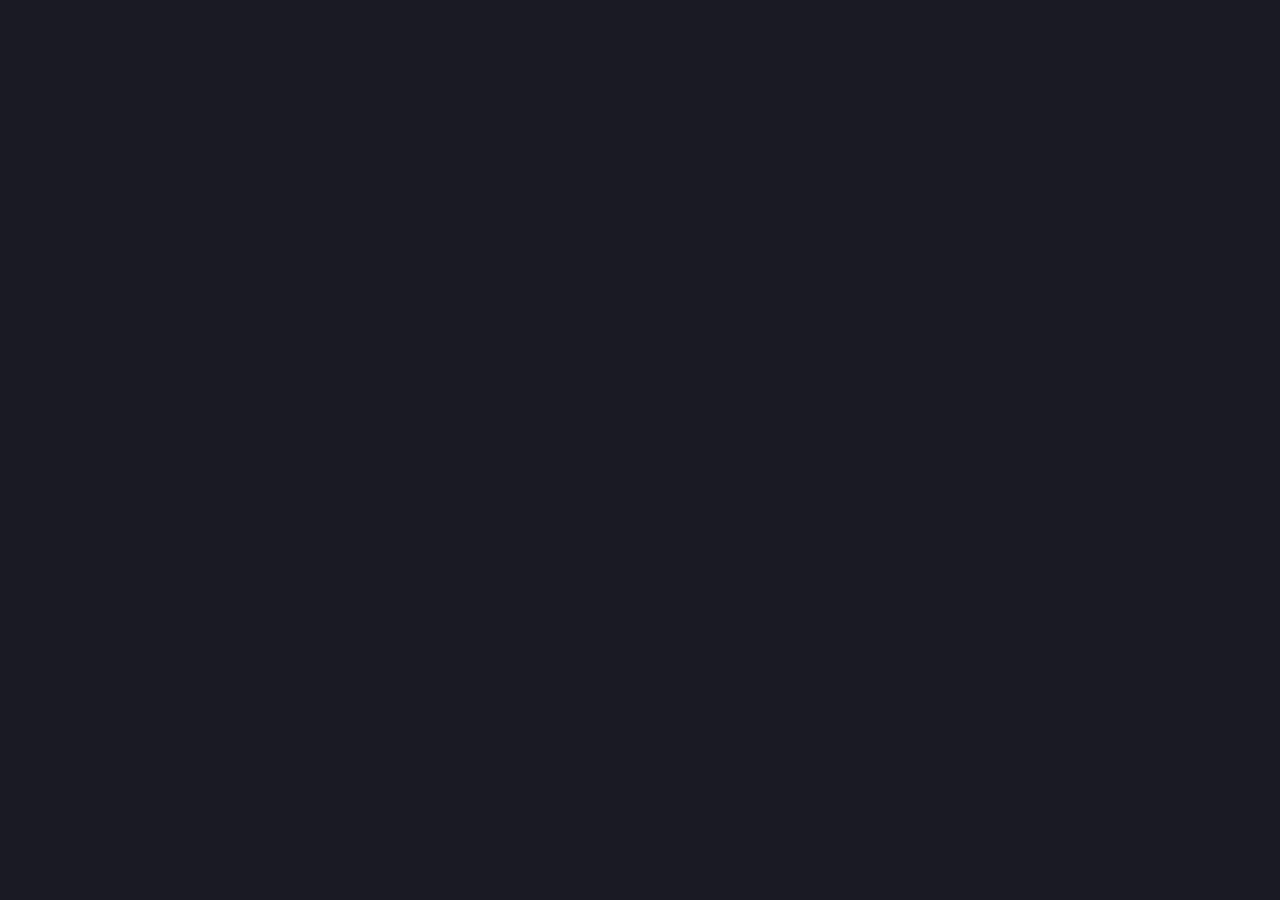
==== pages/dashboardM.html @ 60bbc990 "cambio 3" ====
<!DOCTYPE html>
<html lang="es">
<head>
  <meta charset="UTF-8">
  <meta name="viewport" content="width=device-width, initial-scale=1.0">
  <meta name="theme-color" content="#1a1a24">
  <title>Lectora Nova | Lectura de medidores</title>
  <link rel="stylesheet" href="../assets/css/meter-reader.css">
  <script src="../assets/js/meter-reader.js" defer></script>
</head>
<body class="meter-page mobile-page" data-layout="mobile">
  <div class="meter-shell">
    <header class="app-header">
      <a class="brand-identity" href="../index.html" aria-label="Volver a Lectora Nova">
        <span class="brand-icon">LN</span>
        <span class="brand-copy">
          <strong>Lectora Nova</strong>
          <small>Control de medidores</small>
        </span>
      </a>
      <a class="device-link" href="dashboardP.html">Vista PC <span aria-hidden="true">↗</span></a>
    </header>

    <main>
      <section class="page-heading">
        <p class="eyebrow">LECTURA MENSUAL</p>
        <h1>Consumo por departamento</h1>
        <p class="page-description">Registra las lecturas y calcula el cobro de luz de cada departamento.</p>
        <label class="month-field" for="billingMonth">
          <span>Mes de consumo</span>
          <input id="billingMonth" name="billingMonth" type="month" required>
        </label>
      </section>

      <form id="meterForm">
        <section class="receipt-grid" aria-label="Datos del recibo principal">
          <label class="receipt-card" for="billTotal">
            <span class="receipt-label">Monto del recibo</span>
            <span class="money-input">
              <span>S/.</span>
              <input id="billTotal" name="billTotal" type="number" min="0" step="0.01" value="600" required>
            </span>
          </label>

          <label class="receipt-card" for="generalKwh">
            <span class="receipt-label">Medidor general</span>
            <span class="unit-input">
              <input id="generalKwh" name="generalKwh" type="number" min="0.01" step="0.01" value="750" required>
              <span>kWh</span>
            </span>
          </label>

          <label class="receipt-card" for="collectionMargin">
            <span class="receipt-label">Excedente</span>
            <span class="money-input">
              <span>S/.</span>
              <input id="collectionMargin" name="collectionMargin" type="number" min="0" step="0.01" value="1" required>
            </span>
          </label>

          <div class="receipt-card rate-card">
            <span class="receipt-label">Tarifa de cobro por kWh</span>
            <output id="unitPrice" class="rate-value">S/. 0.8233</output>
            <small class="base-rate">Tarifa base: <output id="basePrice">S/. 0.80</output>/kWh</small>
          </div>
        </section>

        <section class="mobile-totals" aria-label="Resumen de cobro">
          <div>
            <span>Consumo total</span>
            <strong id="totalConsumption">730 kWh</strong>
          </div>
          <div>
            <span>Total a recaudar</span>
            <strong id="totalCharges">S/. 601.00</strong>
          </div>
          <p class="allocation-note" id="allocationNote" role="status" aria-live="polite">
            El recibo más el excedente se reparte proporcionalmente entre los departamentos.
          </p>
        </section>

        <section class="readings-section">
          <div class="section-heading">
            <div>
              <h2>Departamentos</h2>
              <p>Actual − anterior = consumo</p>
            </div>
            <div class="section-actions">
              <span class="department-count" id="departmentCount">6 en total</span>
              <button class="add-button" id="addApartment" type="button">+ Agregar</button>
            </div>
          </div>
          <div class="apartment-list" id="apartmentRows"></div>
        </section>

        <div class="report-actions">
          <p class="form-message" id="formMessage" role="status" aria-live="polite"></p>
          <button class="download-button" id="downloadPdf" type="button">
            <span aria-hidden="true">↓</span>
            Descargar PDF
          </button>
        </div>
      </form>
    </main>

    <footer class="page-footer">Lectora Nova · Medidores</footer>
  </div>
</body>
</html>
---- assets/css/meter-reader.css ----
:root {
  color-scheme: dark;
  font-family: "Segoe UI", Arial, sans-serif;
  color: #f7f3f1;
  background: #1a1a24;
  font-synthesis: none;
  text-rendering: optimizeLegibility;
  -webkit-font-smoothing: antialiased;
  --page: #1a1a24;
  --surface: #25252b;
  --surface-raised: #2e2e36;
  --line: rgba(255, 255, 255, 0.11);
  --muted: #b6b2b5;
  --orange: #e46033;
  --orange-light: #ff8757;
}

* {
  box-sizing: border-box;
}

body {
  min-width: 320px;
  min-height: 100vh;
  margin: 0;
  background:
    radial-gradient(ellipse at 50% 0, rgba(228, 96, 51, 0.09), transparent 40%),
    var(--page);
}

button,
input {
  font: inherit;
}

.meter-shell {
  width: min(1440px, 100%);
  margin: 0 auto;
  padding: 26px 34px 22px;
}

.app-header,
.brand-identity,
.section-heading,
.report-actions,
.total-item {
  display: flex;
  align-items: center;
  justify-content: space-between;
}

.app-header {
  min-height: 56px;
  margin-bottom: 32px;
}

.brand-identity {
  justify-content: flex-start;
  gap: 12px;
  color: inherit;
  text-decoration: none;
}

.brand-icon {
  display: grid;
  width: 42px;
  height: 42px;
  place-items: center;
  border: 1px solid rgba(255, 135, 87, 0.7);
  border-radius: 12px;
  background: linear-gradient(145deg, #f07948, #aa3d20);
  box-shadow: 0 0 15px rgba(228, 96, 51, 0.24);
  font-size: 0.9rem;
  font-weight: 800;
  letter-spacing: 0.04em;
}

.brand-copy {
  display: grid;
  gap: 2px;
}

.brand-copy strong {
  font-size: 1rem;
  letter-spacing: 0.03em;
}

.brand-copy small {
  color: var(--muted);
  font-size: 0.75rem;
}

.device-link {
  padding: 9px 13px;
  border: 1px solid var(--line);
  border-radius: 9px;
  color: #f1d2c5;
  font-size: 0.84rem;
  text-decoration: none;
  transition: border-color 180ms ease, background 180ms ease;
}

.device-link:hover {
  border-color: var(--orange);
  background: rgba(228, 96, 51, 0.1);
}

.page-heading {
  display: flex;
  align-items: flex-end;
  justify-content: space-between;
  gap: 24px;
  margin-bottom: 24px;
}

.eyebrow {
  margin: 0 0 7px;
  color: var(--orange-light);
  font-size: 0.72rem;
  font-weight: 750;
  letter-spacing: 0.14em;
}

.page-heading h1 {
  margin: 0;
  font-size: clamp(1.7rem, 3vw, 2.25rem);
  letter-spacing: -0.04em;
}

.page-description {
  max-width: 650px;
  margin: 8px 0 0;
  color: var(--muted);
  font-size: 0.93rem;
  line-height: 1.5;
}

.month-field {
  display: grid;
  min-width: 190px;
  gap: 7px;
  color: var(--muted);
  font-size: 0.78rem;
  font-weight: 600;
}

.month-field input,
.receipt-card input,
.reading-input {
  min-width: 0;
  border: 1px solid var(--line);
  border-radius: 8px;
  outline: 0;
  background: #1d1d25;
  color: #fff;
  transition: border-color 160ms ease, box-shadow 160ms ease;
}

.month-field input {
  min-height: 42px;
  padding: 0 10px;
}

.month-field input:focus,
.receipt-card input:focus,
.reading-input:focus {
  border-color: var(--orange-light);
  box-shadow: 0 0 0 3px rgba(228, 96, 51, 0.14);
}

.receipt-grid {
  display: grid;
  grid-template-columns: repeat(4, minmax(0, 1fr));
  gap: 16px;
}

.receipt-card {
  display: flex;
  min-height: 132px;
  flex-direction: column;
  justify-content: center;
  gap: 10px;
  padding: 18px 20px;
  border: 1px solid var(--line);
  border-radius: 13px;
  background: linear-gradient(145deg, #2b2b33, #24242b);
}

.receipt-label {
  color: #d7d2d3;
  font-size: 0.83rem;
  font-weight: 650;
}

.receipt-card small {
  color: #9c989d;
  font-size: 0.72rem;
}

.money-input,
.unit-input {
  display: flex;
  align-items: center;
  gap: 9px;
  color: var(--orange-light);
  font-size: 1.28rem;
  font-weight: 700;
}

.receipt-card input {
  width: 100%;
  height: 38px;
  padding: 0 10px;
  font-size: 1.18rem;
  font-weight: 700;
}

.rate-card {
  border-color: rgba(228, 96, 51, 0.36);
  background: linear-gradient(145deg, rgba(228, 96, 51, 0.19), #29252a);
}

.rate-value {
  color: #ff9a70;
  font-size: 1.6rem;
  font-weight: 750;
}

.totals-panel {
  display: grid;
  grid-template-columns: 1fr 1fr;
  align-items: center;
  gap: 12px 30px;
  margin-top: 16px;
  padding: 17px 20px;
  border: 1px solid var(--line);
  border-radius: 12px;
  background: #202027;
}

.total-item {
  justify-content: flex-start;
  gap: 12px;
  color: var(--muted);
  font-size: 0.86rem;
}

.total-item strong {
  color: #fff;
  font-size: 1.08rem;
}

.total-item:nth-child(2) strong {
  color: #ff9a70;
}

.allocation-note {
  grid-column: 1 / -1;
  margin: 0;
  color: #c9a995;
  font-size: 0.78rem;
}

.allocation-note.warning {
  color: #ffb0a0;
}

.readings-section {
  margin-top: 30px;
}

.section-heading {
  margin-bottom: 14px;
}

.section-heading h2 {
  margin: 0;
  font-size: 1.15rem;
}

.section-heading p {
  margin: 5px 0 0;
  color: var(--muted);
  font-size: 0.8rem;
}

.department-count {
  padding: 6px 10px;
  border-radius: 999px;
  background: rgba(228, 96, 51, 0.13);
  color: #ffad8b;
  font-size: 0.74rem;
  font-weight: 650;
}

.section-actions {
  display: flex;
  align-items: center;
  gap: 9px;
}

.add-button {
  min-height: 34px;
  padding: 0 11px;
  border: 1px solid rgba(255, 135, 87, 0.48);
  border-radius: 8px;
  background: rgba(228, 96, 51, 0.1);
  color: #ffad8b;
  cursor: pointer;
  font-size: 0.75rem;
  font-weight: 700;
  transition: background 160ms ease, border-color 160ms ease;
}

.add-button:hover {
  border-color: var(--orange-light);
  background: rgba(228, 96, 51, 0.2);
}

.add-button:focus-visible {
  outline: 2px solid #ffb18e;
  outline-offset: 3px;
}

.table-wrap {
  overflow-x: auto;
  border: 1px solid var(--line);
  border-radius: 12px;
  background: var(--surface);
}

.readings-table {
  width: 100%;
  min-width: 980px;
  border-collapse: collapse;
  text-align: left;
}

.readings-table th,
.readings-table td {
  padding: 13px 15px;
  border-bottom: 1px solid var(--line);
  white-space: nowrap;
}

.readings-table thead th {
  background: #303038;
  color: #d5ced0;
  font-size: 0.75rem;
  font-weight: 650;
}

.readings-table tbody td {
  color: #e9e5e5;
  font-size: 0.87rem;
}

.readings-table tbody tr:last-child td {
  border-bottom: 1px solid var(--line);
}

.readings-table tfoot th,
.readings-table tfoot td {
  border-bottom: 0;
  color: #ffad8b;
  font-size: 0.86rem;
  font-weight: 750;
}

.apartment-name {
  font-weight: 700;
}

.reading-input {
  width: 118px;
  height: 37px;
  padding: 0 9px;
  font-size: 0.88rem;
}

.reading-input.is-invalid {
  border-color: #ff7777;
}

.calculation-cell {
  color: #c5bfc2 !important;
}

.charge-cell {
  color: #ffad8b !important;
  font-weight: 700;
}

.report-actions {
  min-height: 70px;
  gap: 20px;
  margin-top: 12px;
}

.form-message {
  margin: 0;
  color: #ffb18e;
  font-size: 0.82rem;
}

.download-button {
  display: inline-flex;
  min-height: 46px;
  align-items: center;
  justify-content: center;
  gap: 9px;
  padding: 0 19px;
  border: 1px solid rgba(255, 165, 117, 0.65);
  border-radius: 9px;
  background: linear-gradient(180deg, #f16a36, #c44220);
  box-shadow: 0 5px 16px rgba(226, 78, 35, 0.2);
  color: #fff;
  cursor: pointer;
  font-size: 0.87rem;
  font-weight: 750;
  transition: transform 160ms ease, filter 160ms ease;
}

.download-button:hover {
  transform: translateY(-1px);
  filter: brightness(1.1);
}

.download-button:focus-visible,
.device-link:focus-visible {
  outline: 2px solid #ffb18e;
  outline-offset: 3px;
}

.download-button span {
  font-size: 1.2rem;
}

.page-footer {
  padding: 12px 0 0;
  border-top: 1px solid var(--line);
  color: #8d8990;
  font-size: 0.72rem;
}

.mobile-page {
  display: none;
}

.apartment-list {
  display: none;
}

.sr-only {
  position: absolute;
  width: 1px;
  height: 1px;
  overflow: hidden;
  clip: rect(0, 0, 0, 0);
  white-space: nowrap;
  clip-path: inset(50%);
}

@media (max-width: 760px) {
  .desktop-page {
    display: none;
  }

  .mobile-page {
    display: block;
  }

  .meter-shell {
    max-width: 560px;
    padding: 16px 15px 25px;
  }

  .app-header {
    min-height: 45px;
    margin-bottom: 25px;
  }

  .brand-icon {
    width: 37px;
    height: 37px;
    border-radius: 11px;
  }

  .brand-copy strong {
    font-size: 0.9rem;
  }

  .brand-copy small {
    font-size: 0.68rem;
  }

  .device-link {
    padding: 8px 9px;
    font-size: 0.73rem;
  }

  .page-heading {
    display: block;
    margin-bottom: 18px;
  }

  .page-heading h1 {
    font-size: 1.65rem;
    line-height: 1.15;
  }

  .page-description {
    margin-top: 7px;
    font-size: 0.83rem;
  }

  .month-field {
    margin-top: 16px;
  }

  .receipt-grid {
    grid-template-columns: 1fr 1fr;
    gap: 9px;
  }

  .receipt-card {
    min-height: 104px;
    gap: 7px;
    padding: 12px;
    border-radius: 11px;
  }

  .receipt-card:last-child {
    grid-column: 1 / -1;
    min-height: 85px;
  }

  .receipt-label {
    font-size: 0.72rem;
  }

  .receipt-card small {
    display: none;
  }

  .receipt-card .base-rate {
    display: block;
    font-size: 0.66rem;
  }

  .money-input,
  .unit-input {
    gap: 5px;
    font-size: 0.9rem;
  }

  .receipt-card input {
    height: 34px;
    padding: 0 5px;
    font-size: 0.96rem;
  }

  .rate-value {
    font-size: 1.2rem;
  }

  .mobile-totals {
    display: grid;
    grid-template-columns: 1fr 1fr;
    gap: 9px;
    margin-top: 11px;
    padding: 13px;
    border: 1px solid rgba(228, 96, 51, 0.37);
    border-radius: 12px;
    background: linear-gradient(145deg, #302a2c, #222229);
  }

  .mobile-totals div {
    display: grid;
    gap: 5px;
  }

  .mobile-totals span {
    color: var(--muted);
    font-size: 0.7rem;
  }

  .mobile-totals strong {
    font-size: 1rem;
  }

  .mobile-totals div:nth-child(2) strong {
    color: #ff9a70;
  }

  .allocation-note {
    grid-column: 1 / -1;
    font-size: 0.71rem;
    line-height: 1.4;
  }

  .readings-section {
    margin-top: 24px;
  }

  .section-heading {
    margin-bottom: 11px;
  }

  .section-heading h2 {
    font-size: 1rem;
  }

  .section-heading p {
    font-size: 0.72rem;
  }

  .section-actions {
    flex-direction: column;
    align-items: flex-end;
    gap: 6px;
  }

  .add-button {
    min-height: 30px;
    padding: 0 8px;
    font-size: 0.68rem;
  }

  .department-count {
    padding: 5px 8px;
    font-size: 0.68rem;
  }

  .table-wrap {
    display: none;
  }

  .apartment-list {
    display: grid;
    gap: 10px;
  }

  .apartment-card {
    padding: 13px;
    border: 1px solid var(--line);
    border-radius: 12px;
    background: linear-gradient(145deg, #2b2b33, #24242b);
  }

  .apartment-card-head,
  .apartment-result {
    display: flex;
    align-items: center;
    justify-content: space-between;
    gap: 10px;
  }

  .apartment-card-head {
    margin-bottom: 11px;
  }

  .apartment-card h3 {
    margin: 0;
    font-size: 0.91rem;
  }

  .apartment-charge {
    color: #ffad8b;
    font-size: 0.89rem;
    font-weight: 750;
  }

  .reading-fields {
    display: grid;
    grid-template-columns: 1fr 1fr;
    gap: 9px;
  }

  .reading-field {
    display: grid;
    gap: 5px;
    color: var(--muted);
    font-size: 0.68rem;
  }

  .reading-input {
    width: 100%;
    height: 39px;
    font-size: 0.9rem;
  }

  .apartment-result {
    justify-content: flex-start;
    margin-top: 10px;
    color: var(--muted);
    font-size: 0.73rem;
  }

  .apartment-usage {
    color: #fff;
    font-weight: 700;
  }

  .report-actions {
    position: sticky;
    bottom: 0;
    z-index: 3;
    display: grid;
    gap: 7px;
    margin: 16px -15px 0;
    padding: 10px 15px max(10px, env(safe-area-inset-bottom));
    border-top: 1px solid var(--line);
    background: rgba(26, 26, 36, 0.96);
    backdrop-filter: blur(12px);
  }

  .form-message {
    font-size: 0.75rem;
  }

  .download-button {
    width: 100%;
    min-height: 45px;
  }

  .page-footer {
    margin-top: 14px;
  }
}

@media print {
  :root,
  body {
    color: #111;
    background: #fff;
  }

  .meter-shell {
    width: 100%;
    padding: 0;
  }

  .app-header,
  .page-heading,
  .receipt-grid,
  .totals-panel,
  .mobile-totals,
  .report-actions,
  .page-footer {
    break-inside: avoid;
  }

  .device-link,
  .download-button,
  .form-message {
    display: none;
  }

  .receipt-card,
  .totals-panel,
  .table-wrap,
  .apartment-card {
    color: #111;
    background: #fff;
    border-color: #bbb;
  }

  .receipt-card *,
  .total-item *,
  .allocation-note,
  .section-heading *,
  .apartment-card *,
  .readings-table *,
  .page-heading * {
    color: #111 !important;
  }

  .table-wrap {
    display: block;
    overflow: visible;
  }

  .readings-table {
    min-width: 0;
  }

  .reading-input,
  .receipt-card input {
    border-color: #aaa;
    color: #111;
    background: #fff;
  }

  .mobile-page {
    display: none !important;
  }

  .desktop-page {
    display: block !important;
  }
}
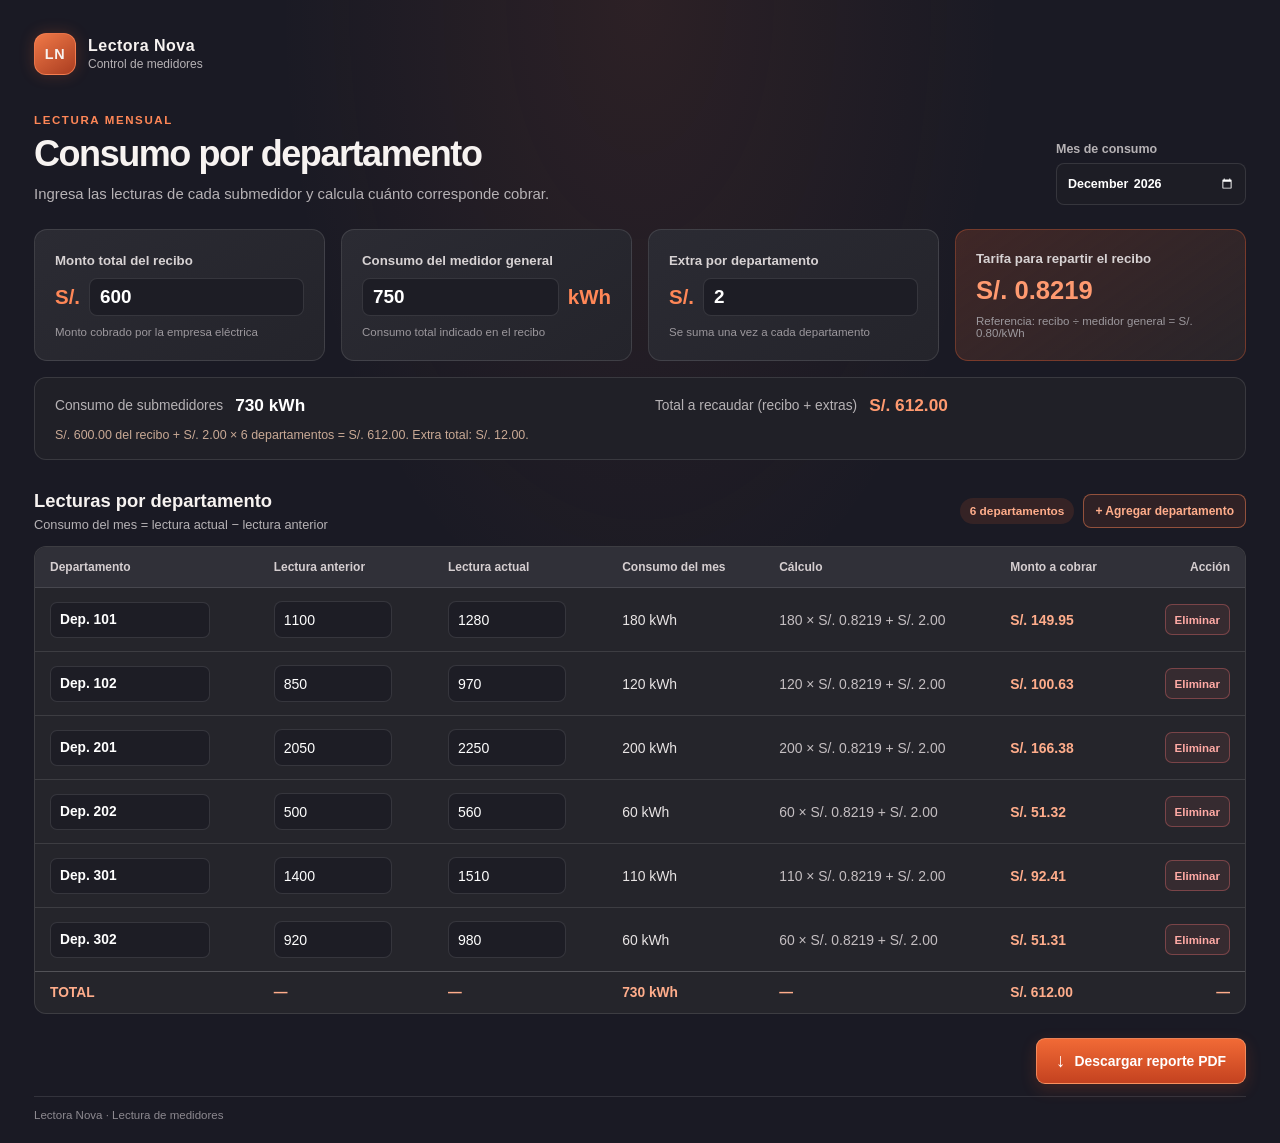
==== commit e8e34d63: "automatic" ====
--- a/pages/dashboardM.html
+++ b/pages/dashboardM.html
@@ -6,6 +6,7 @@
   <meta name="theme-color" content="#1a1a24">
   <title>Lectora Nova | Lectura de medidores</title>
   <link rel="stylesheet" href="../assets/css/meter-reader.css">
+  <script src="../assets/js/device-router.js"></script>
   <script src="../assets/js/meter-reader.js" defer></script>
 </head>
 <body class="meter-page mobile-page" data-layout="mobile">
@@ -18,7 +19,6 @@
           <small>Control de medidores</small>
         </span>
       </a>
-      <a class="device-link" href="dashboardP.html">Vista PC <span aria-hidden="true">↗</span></a>
     </header>
 
     <main>
@@ -50,18 +50,19 @@
             </span>
           </label>
 
-          <label class="receipt-card" for="collectionMargin">
-            <span class="receipt-label">Excedente</span>
+          <label class="receipt-card" for="departmentFee">
+            <span class="receipt-label">Extra por departamento</span>
             <span class="money-input">
               <span>S/.</span>
-              <input id="collectionMargin" name="collectionMargin" type="number" min="0" step="0.01" value="1" required>
+              <input id="departmentFee" name="departmentFee" type="number" min="0" step="0.01" value="2" required>
             </span>
+            <small>Se suma una vez a cada departamento</small>
           </label>
 
           <div class="receipt-card rate-card">
-            <span class="receipt-label">Tarifa de cobro por kWh</span>
-            <output id="unitPrice" class="rate-value">S/. 0.8233</output>
-            <small class="base-rate">Tarifa base: <output id="basePrice">S/. 0.80</output>/kWh</small>
+            <span class="receipt-label">Tarifa para repartir el recibo</span>
+            <output id="unitPrice" class="rate-value">S/. 0.8219</output>
+            <small class="base-rate">Referencia: <output id="basePrice">S/. 0.80</output>/kWh</small>
           </div>
         </section>
 
@@ -72,10 +73,10 @@
           </div>
           <div>
             <span>Total a recaudar</span>
-            <strong id="totalCharges">S/. 601.00</strong>
+            <strong id="totalCharges">S/. 612.00</strong>
           </div>
           <p class="allocation-note" id="allocationNote" role="status" aria-live="polite">
-            El recibo más el excedente se reparte proporcionalmente entre los departamentos.
+            El recibo se reparte por consumo y se suma el extra elegido a cada departamento.
           </p>
         </section>
 
--- a/assets/css/meter-reader.css
+++ b/assets/css/meter-reader.css
@@ -90,21 +90,6 @@
   font-size: 0.75rem;
 }
 
-.device-link {
-  padding: 9px 13px;
-  border: 1px solid var(--line);
-  border-radius: 9px;
-  color: #f1d2c5;
-  font-size: 0.84rem;
-  text-decoration: none;
-  transition: border-color 180ms ease, background 180ms ease;
-}
-
-.device-link:hover {
-  border-color: var(--orange);
-  background: rgba(228, 96, 51, 0.1);
-}
-
 .page-heading {
   display: flex;
   align-items: flex-end;
@@ -322,6 +307,33 @@
   outline-offset: 3px;
 }
 
+.remove-button {
+  min-height: 31px;
+  padding: 0 9px;
+  border: 1px solid rgba(255, 119, 119, 0.34);
+  border-radius: 7px;
+  background: rgba(255, 119, 119, 0.08);
+  color: #ffaaa5;
+  cursor: pointer;
+  font-size: 0.72rem;
+  font-weight: 650;
+}
+
+.remove-button:hover:not(:disabled) {
+  border-color: rgba(255, 119, 119, 0.75);
+  background: rgba(255, 119, 119, 0.16);
+}
+
+.remove-button:focus-visible {
+  outline: 2px solid #ffaaa5;
+  outline-offset: 2px;
+}
+
+.remove-button:disabled {
+  cursor: not-allowed;
+  opacity: 0.45;
+}
+
 .table-wrap {
   overflow-x: auto;
   border: 1px solid var(--line);
@@ -331,7 +343,7 @@
 
 .readings-table {
   width: 100%;
-  min-width: 980px;
+  min-width: 1080px;
   border-collapse: collapse;
   text-align: left;
 }
@@ -371,6 +383,29 @@
   font-weight: 700;
 }
 
+.apartment-name-input {
+  width: 160px;
+  height: 36px;
+  padding: 0 9px;
+  border: 1px solid var(--line);
+  border-radius: 7px;
+  outline: 0;
+  background: #1d1d25;
+  color: #fff;
+  font: inherit;
+  font-size: 0.86rem;
+  font-weight: 700;
+}
+
+.apartment-name-input:focus {
+  border-color: var(--orange-light);
+  box-shadow: 0 0 0 3px rgba(228, 96, 51, 0.14);
+}
+
+.apartment-name-input.is-invalid {
+  border-color: #ff7777;
+}
+
 .reading-input {
   width: 118px;
   height: 37px;
@@ -389,6 +424,11 @@
 .charge-cell {
   color: #ffad8b !important;
   font-weight: 700;
+}
+
+.action-cell,
+.action-header {
+  text-align: right;
 }
 
 .report-actions {
@@ -426,8 +466,7 @@
   filter: brightness(1.1);
 }
 
-.download-button:focus-visible,
-.device-link:focus-visible {
+.download-button:focus-visible {
   outline: 2px solid #ffb18e;
   outline-offset: 3px;
 }
@@ -492,11 +531,6 @@
 
   .brand-copy small {
     font-size: 0.68rem;
-  }
-
-  .device-link {
-    padding: 8px 9px;
-    font-size: 0.73rem;
   }
 
   .page-heading {
@@ -660,15 +694,34 @@
     margin-bottom: 11px;
   }
 
+  .apartment-card-actions {
+    display: flex;
+    align-items: center;
+    gap: 8px;
+  }
+
   .apartment-card h3 {
     margin: 0;
     font-size: 0.91rem;
+  }
+
+  .apartment-name-input {
+    width: 120px;
+    height: 34px;
+    padding: 0 6px;
+    font-size: 0.78rem;
   }
 
   .apartment-charge {
     color: #ffad8b;
     font-size: 0.89rem;
     font-weight: 750;
+  }
+
+  .remove-button {
+    min-height: 29px;
+    padding: 0 7px;
+    font-size: 0.67rem;
   }
 
   .reading-fields {
@@ -751,9 +804,15 @@
     break-inside: avoid;
   }
 
-  .device-link,
+  .add-button,
+  .remove-button,
   .download-button,
   .form-message {
+    display: none;
+  }
+
+  .action-cell,
+  .action-header {
     display: none;
   }
 
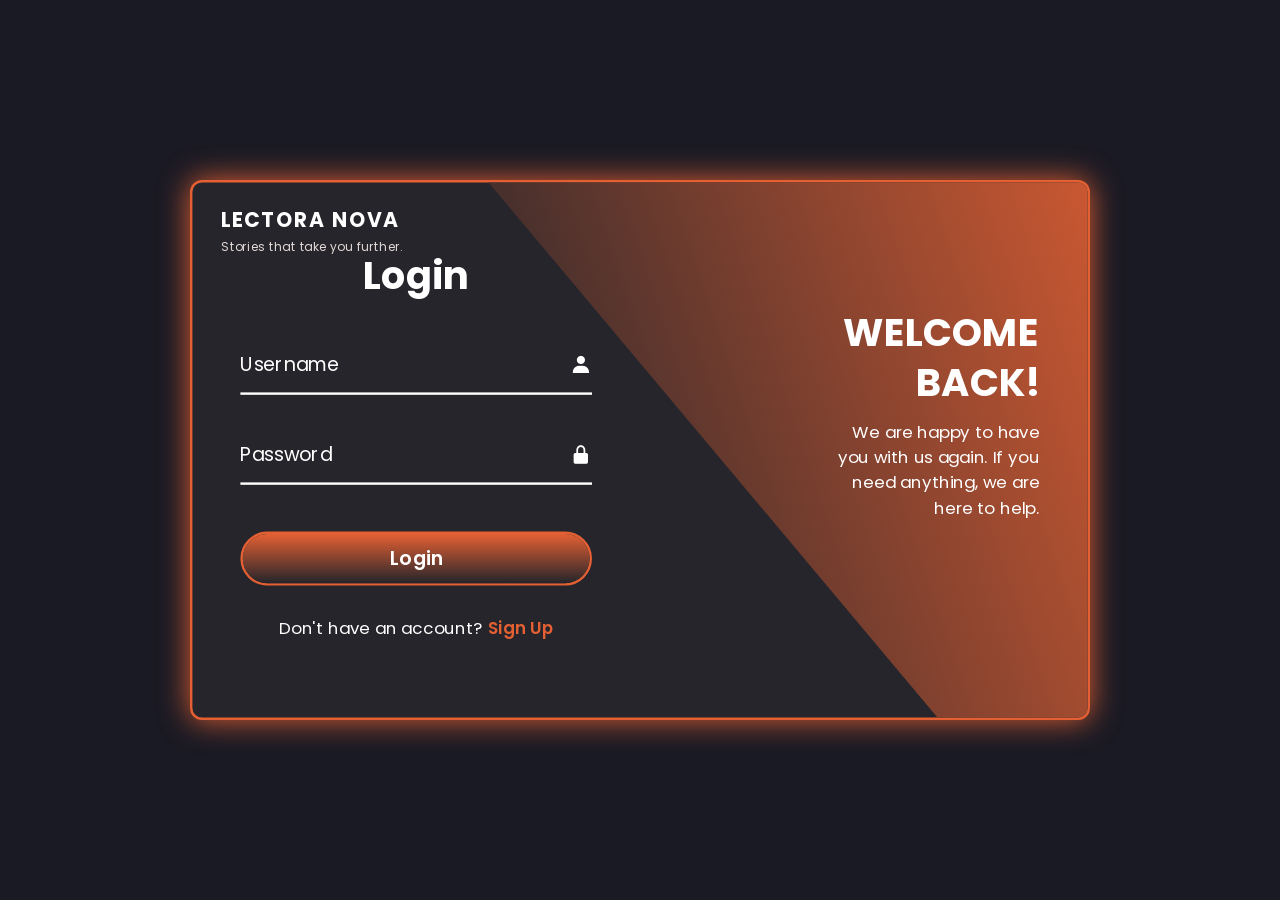
==== commit def8e659: "cambio final" ====
--- a/pages/dashboardM.html
+++ b/pages/dashboardM.html
@@ -19,6 +19,7 @@
           <small>Control de medidores</small>
         </span>
       </a>
+      <button class="logout-button" id="logoutButton" type="button">Salir</button>
     </header>
 
     <main>
--- a/assets/css/meter-reader.css
+++ b/assets/css/meter-reader.css
@@ -52,6 +52,28 @@
 .app-header {
   min-height: 56px;
   margin-bottom: 32px;
+}
+
+.logout-button {
+  min-height: 40px;
+  padding: 0 15px;
+  border: 1px solid rgba(255, 135, 87, 0.55);
+  border-radius: 999px;
+  color: #ffd2c2;
+  background: rgba(228, 96, 51, 0.08);
+  cursor: pointer;
+  font-size: 0.82rem;
+  transition: background 160ms ease, border-color 160ms ease;
+}
+
+.logout-button:hover {
+  border-color: var(--orange-light);
+  background: rgba(228, 96, 51, 0.2);
+}
+
+.logout-button:focus-visible {
+  outline: 2px solid var(--orange-light);
+  outline-offset: 3px;
 }
 
 .brand-identity {
@@ -519,6 +541,12 @@
     margin-bottom: 25px;
   }
 
+  .logout-button {
+    min-height: 36px;
+    padding: 0 12px;
+    font-size: 0.76rem;
+  }
+
   .brand-icon {
     width: 37px;
     height: 37px;
@@ -807,6 +835,7 @@
   .add-button,
   .remove-button,
   .download-button,
+  .logout-button,
   .form-message {
     display: none;
   }
